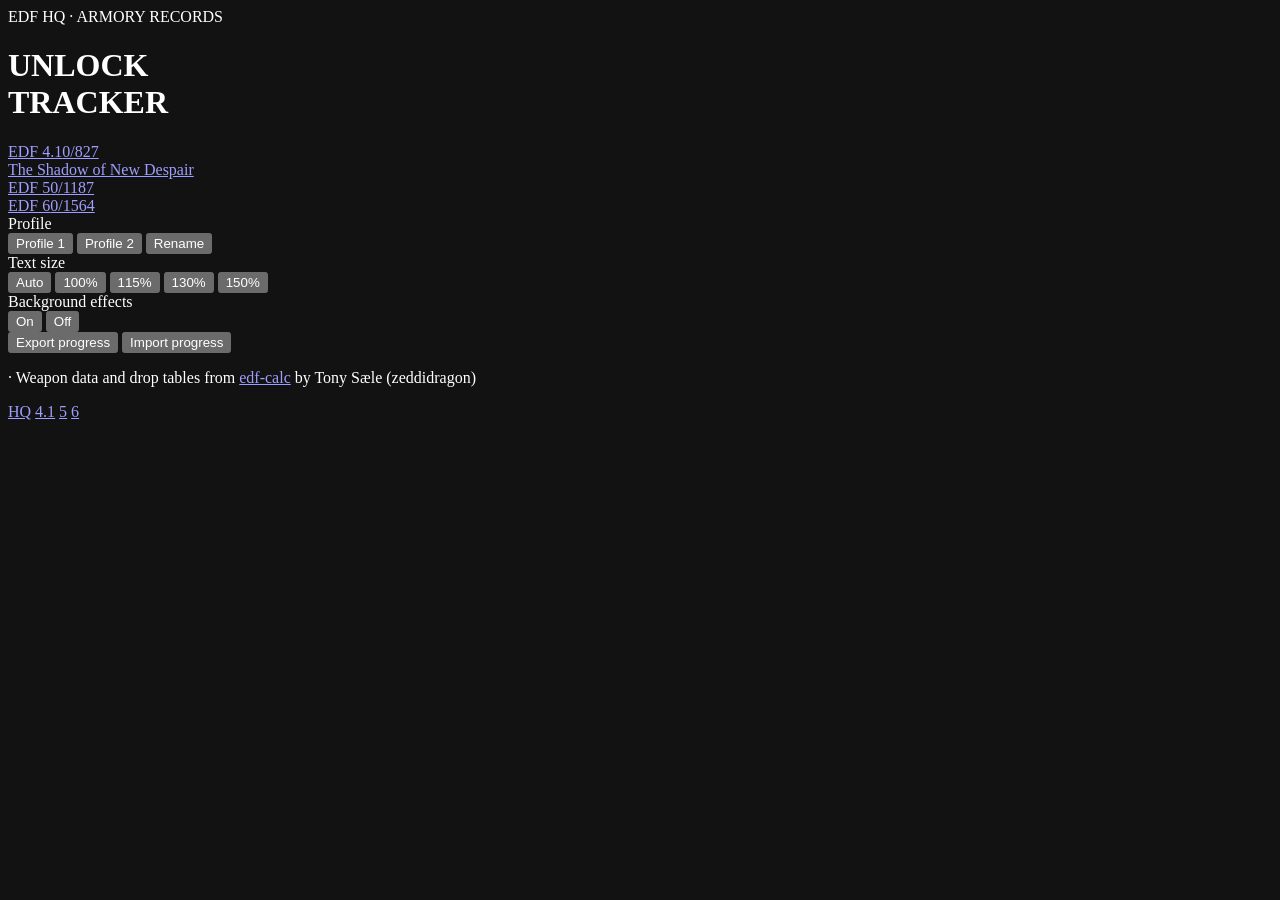
==== index.html @ 39e42e70 "Forced dark mode issues fixed" ====
<!doctype html>
<html lang="en">
<head>
  <meta charset="utf-8">
  <meta name="viewport" content="width=device-width, initial-scale=1, viewport-fit=cover">
  <title>EDF Unlock Tracker</title>
  <meta name="description" content="Track weapon and vehicle unlocks and star upgrades for Earth Defense Force 4.1, 5 and 6.">
  <meta name="theme-color" content="#0c0d10">
  <meta name="color-scheme" content="dark">
  <meta name="mobile-web-app-capable" content="yes">
  <meta name="apple-mobile-web-app-capable" content="yes">
  <meta name="apple-mobile-web-app-status-bar-style" content="black-translucent">
  <meta name="apple-mobile-web-app-title" content="EDF Tracker">
  <link rel="manifest" href="manifest.webmanifest">
  <link rel="icon" href="icons/icon-192.png">
  <link rel="apple-touch-icon" href="icons/icon-180.png">
  <link rel="preload" href="fonts/oxanium-latin-700-normal.woff2" as="font" type="font/woff2" crossorigin>
  <link rel="stylesheet" href="css/base.css">
  <link rel="stylesheet" href="css/hq.css">
  <script src="js/version.js"></script>
  <script src="js/prefs.js"></script>
</head>
<body>
<div class="hq">
  <div class="hq-bg" aria-hidden="true">
    <div class="hq-dots"></div>
    <div class="hq-stream" style="top:34%;animation-delay:0s"></div><div class="hq-stream" style="top:57%;animation-delay:-2.5s"></div><div class="hq-stream" style="top:81%;animation-delay:-1.2s"></div>
    <div class="globe">
      <div class="globe__edge"></div>
      <div class="globe__mer" style="animation-delay:0s"></div><div class="globe__mer" style="animation-delay:-2s"></div><div class="globe__mer" style="animation-delay:-4s"></div><div class="globe__mer" style="animation-delay:-6s"></div>
      <div class="globe__lat" style="transform:scaleY(.34)"></div>
      <div class="globe__lat" style="transform:scaleY(.68);opacity:.8"></div>
      <div class="globe__dot"></div>
      <div class="globe__ping"></div>
      <div class="globe__orbit"><div class="globe__path"></div><div class="globe__sat"></div></div>
    </div>
  </div>

  <main class="hq-main">
    <header class="hq-head">
      <div class="hq-kicker">EDF HQ · ARMORY RECORDS</div>
      <h1>UNLOCK<br>TRACKER</h1>
      <div class="hq-bars" aria-hidden="true"><span></span><span></span><span></span></div>
    </header>

    <noscript><p class="notice">The tracker needs JavaScript. Turn it on in your browser settings and reload.</p></noscript>

    <div class="notice" id="notice" role="status" aria-live="polite" hidden></div>

    <div class="cards">
      <a class="card card--41" href="edf41.html">
        <div class="card__fx" aria-hidden="true"><div class="fx41-grid"></div><div class="fx41-radar"><div class="fx41-sweep"></div></div></div>
        <div class="card__body">
          <div class="card__top"><span class="card__name">EDF 4.1</span><span class="card__count" data-count="edf41">0/827</span></div>
          <div class="card__sub">The Shadow of New Despair</div>
          <div class="card__bar"><span data-bar="edf41" style="width:0%"></span></div>
        </div>
      </a>
      <a class="card card--5" href="edf5.html">
        <div class="card__fx" aria-hidden="true"><div class="fx5-grid"></div><div class="fx5-ring"></div><div class="fx5-scan"></div></div>
        <div class="card__body">
          <div class="card__top"><span class="card__name">EDF 5</span><span class="card__count" data-count="edf5">0/1187</span></div>
          <div class="card__bar"><span data-bar="edf5" style="width:0%"></span></div>
        </div>
      </a>
      <a class="card card--6" href="edf6.html">
        <div class="card__fx" aria-hidden="true"><div class="fx6-move"><div class="fx6-rh"></div><div class="fx6-rhl"></div></div><div class="fx6-grid"></div><div class="fx6-hazard"></div></div>
        <div class="card__body">
          <div class="card__top"><span class="card__name">EDF 6</span><span class="card__count" data-count="edf6">0/1564</span></div>
          <div class="card__bar"><span data-bar="edf6" style="width:0%"></span></div>
        </div>
      </a>
    </div>

    <section class="settings" aria-label="Settings">
      <div class="setting" role="group" aria-labelledby="lblProfile">
        <span class="setting__label" id="lblProfile">Profile</span>
        <div class="seg" id="segProfile">
          <button type="button" data-profile="1">Profile 1</button>
          <button type="button" data-profile="2">Profile 2</button>
          <button type="button" id="renameProfile" title="Rename the selected profile">Rename</button>
        </div>
      </div>
      <div class="setting" role="group" aria-labelledby="lblText">
        <span class="setting__label" id="lblText">Text size</span>
        <div class="seg" id="segText">
          <button type="button" data-text="auto" title="Follow this device's text size">Auto</button>
          <button type="button" data-text="1">100%</button>
          <button type="button" data-text="1.15">115%</button>
          <button type="button" data-text="1.3">130%</button>
          <button type="button" data-text="1.5">150%</button>
        </div>
      </div>
      <div class="setting" role="group" aria-labelledby="lblFx">
        <span class="setting__label" id="lblFx">Background effects</span>
        <div class="seg" id="segFx">
          <button type="button" data-fx="on">On</button>
          <button type="button" data-fx="off" title="Stops the moving backgrounds to save battery">Off</button>
        </div>
      </div>
    </section>

    <div class="spacer"></div>
    <div class="actions">
      <button type="button" class="hq-btn" id="export">Export progress</button>
      <button type="button" class="hq-btn" id="import">Import progress</button>
      <input type="file" id="importfile" accept="application/json,.json" hidden>
    </div>
    <p class="backup" id="backup" hidden></p>
    <p class="credit"><span id="version"></span> · Weapon data and drop tables from <a href="https://github.com/zeddidragon/edf-calc" rel="noopener">edf-calc</a> by Tony Sæle (zeddidragon)</p>
  </main>

  <nav class="nav" aria-label="Games">
    <a href="index.html" aria-current="page">HQ</a>
    <a href="edf41.html">4.1</a>
    <a href="edf5.html">5</a>
    <a href="edf6.html">6</a>
  </nav>
</div>
<script type="module" src="js/hq.js"></script>
<script src="js/sw-register.js" defer></script>
</body>
</html>
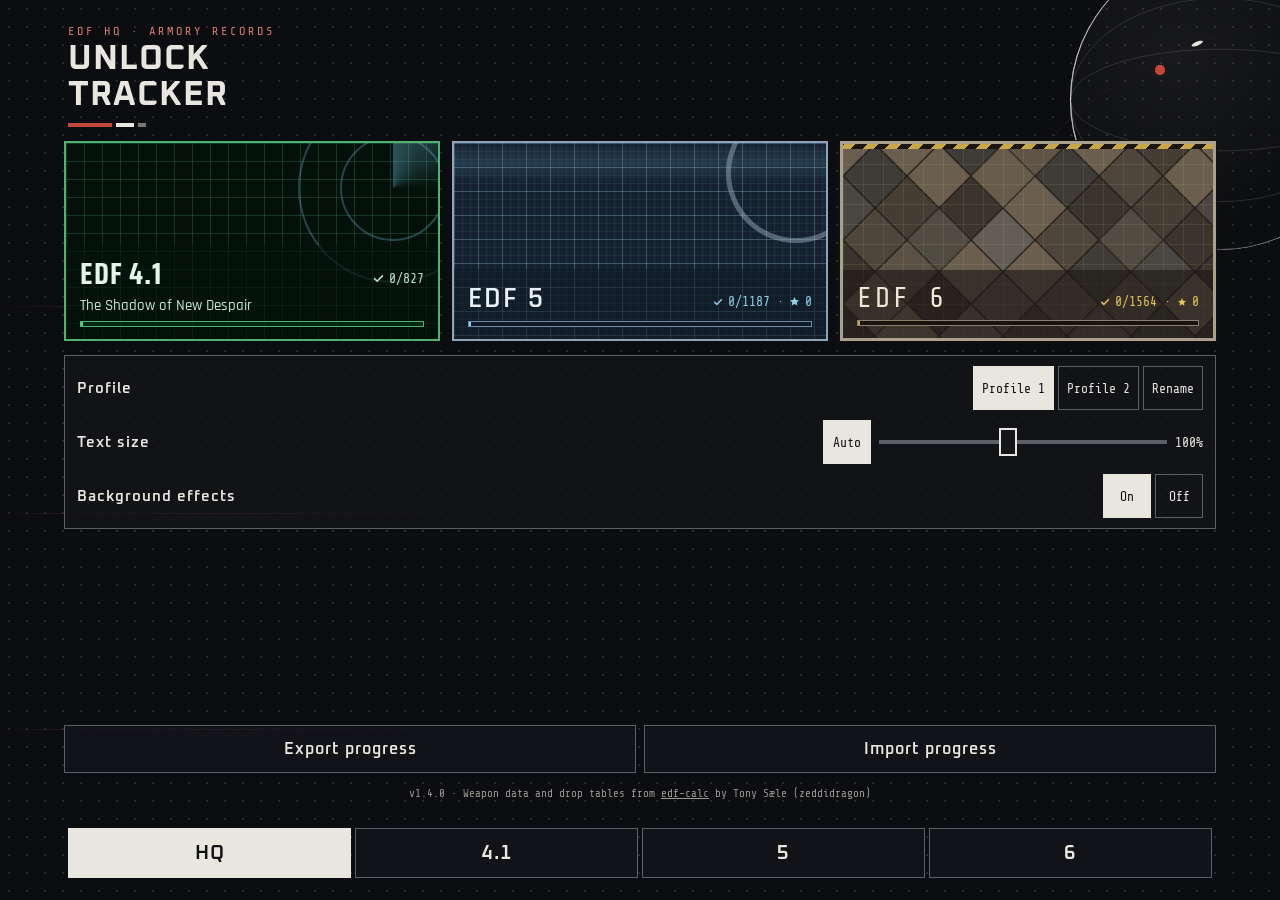
==== commit f4db231d: "v1.4.0: text size slider (60-150%), HQ fits phone screens Added - HQ text size is a slider from 60% " ====
--- a/index.html
+++ b/index.html
@@ -39,7 +39,7 @@
   <main class="hq-main">
     <header class="hq-head">
       <div class="hq-kicker">EDF HQ · ARMORY RECORDS</div>
-      <h1>UNLOCK<br>TRACKER</h1>
+      <h1>UNLOCK <br>TRACKER</h1>
       <div class="hq-bars" aria-hidden="true"><span></span><span></span><span></span></div>
     </header>
 
@@ -83,12 +83,10 @@
       </div>
       <div class="setting" role="group" aria-labelledby="lblText">
         <span class="setting__label" id="lblText">Text size</span>
-        <div class="seg" id="segText">
-          <button type="button" data-text="auto" title="Follow this device's text size">Auto</button>
-          <button type="button" data-text="1">100%</button>
-          <button type="button" data-text="1.15">115%</button>
-          <button type="button" data-text="1.3">130%</button>
-          <button type="button" data-text="1.5">150%</button>
+        <div class="seg seg--text" id="segText">
+          <button type="button" id="textAuto" data-text="auto" title="Follow this device's text size">Auto</button>
+          <input type="range" class="range" id="textRange" min="60" max="150" step="5" value="100" aria-labelledby="lblText" aria-valuetext="100%">
+          <span class="seg__value" id="textValue" aria-hidden="true">100%</span>
         </div>
       </div>
       <div class="setting" role="group" aria-labelledby="lblFx">
@@ -100,7 +98,6 @@
       </div>
     </section>
 
-    <div class="spacer"></div>
     <div class="actions">
       <button type="button" class="hq-btn" id="export">Export progress</button>
       <button type="button" class="hq-btn" id="import">Import progress</button>
--- a/css/base.css
+++ b/css/base.css
@@ -0,0 +1,57 @@
+/* ==========================================================================
+   base.css – loaded by every page: self-hosted fonts, icons, shared helpers.
+   Fonts are SIL Open Font License files (see fonts/licenses).
+   ========================================================================== */
+
+@font-face { font-family: 'Rajdhani'; font-style: normal; font-weight: 500; font-display: swap; src: url(../fonts/rajdhani-latin-500-normal.woff2) format('woff2'); unicode-range: U+0000-00FF, U+0131, U+0152-0153, U+02BB-02BC, U+02C6, U+02DA, U+02DC, U+0304, U+0308, U+0329, U+2000-206F, U+20AC, U+2122, U+2191, U+2193, U+2212, U+2215, U+FEFF, U+FFFD; }
+@font-face { font-family: 'Rajdhani'; font-style: normal; font-weight: 600; font-display: swap; src: url(../fonts/rajdhani-latin-600-normal.woff2) format('woff2'); unicode-range: U+0000-00FF, U+0131, U+0152-0153, U+02BB-02BC, U+02C6, U+02DA, U+02DC, U+0304, U+0308, U+0329, U+2000-206F, U+20AC, U+2122, U+2191, U+2193, U+2212, U+2215, U+FEFF, U+FFFD; }
+@font-face { font-family: 'Saira Condensed'; font-style: normal; font-weight: 500; font-display: swap; src: url(../fonts/saira-condensed-latin-500-normal.woff2) format('woff2'); unicode-range: U+0000-00FF, U+0131, U+0152-0153, U+02BB-02BC, U+02C6, U+02DA, U+02DC, U+0304, U+0308, U+0329, U+2000-206F, U+20AC, U+2122, U+2191, U+2193, U+2212, U+2215, U+FEFF, U+FFFD; }
+@font-face { font-family: 'Saira Condensed'; font-style: normal; font-weight: 600; font-display: swap; src: url(../fonts/saira-condensed-latin-600-normal.woff2) format('woff2'); unicode-range: U+0000-00FF, U+0131, U+0152-0153, U+02BB-02BC, U+02C6, U+02DA, U+02DC, U+0304, U+0308, U+0329, U+2000-206F, U+20AC, U+2122, U+2191, U+2193, U+2212, U+2215, U+FEFF, U+FFFD; }
+@font-face { font-family: 'Saira Condensed'; font-style: normal; font-weight: 700; font-display: swap; src: url(../fonts/saira-condensed-latin-700-normal.woff2) format('woff2'); unicode-range: U+0000-00FF, U+0131, U+0152-0153, U+02BB-02BC, U+02C6, U+02DA, U+02DC, U+0304, U+0308, U+0329, U+2000-206F, U+20AC, U+2122, U+2191, U+2193, U+2212, U+2215, U+FEFF, U+FFFD; }
+@font-face { font-family: 'Oxanium'; font-style: normal; font-weight: 600; font-display: swap; src: url(../fonts/oxanium-latin-600-normal.woff2) format('woff2'); unicode-range: U+0000-00FF, U+0131, U+0152-0153, U+02BB-02BC, U+02C6, U+02DA, U+02DC, U+0304, U+0308, U+0329, U+2000-206F, U+20AC, U+2122, U+2191, U+2193, U+2212, U+2215, U+FEFF, U+FFFD; }
+@font-face { font-family: 'Oxanium'; font-style: normal; font-weight: 700; font-display: swap; src: url(../fonts/oxanium-latin-700-normal.woff2) format('woff2'); unicode-range: U+0000-00FF, U+0131, U+0152-0153, U+02BB-02BC, U+02C6, U+02DA, U+02DC, U+0304, U+0308, U+0329, U+2000-206F, U+20AC, U+2122, U+2191, U+2193, U+2212, U+2215, U+FEFF, U+FFFD; }
+@font-face { font-family: 'Share Tech Mono'; font-style: normal; font-weight: 400; font-display: swap; src: url(../fonts/share-tech-mono-latin-400-normal.woff2) format('woff2'); unicode-range: U+0000-00FF, U+0131, U+0152-0153, U+02BB-02BC, U+02C6, U+02DA, U+02DC, U+0304, U+0308, U+0329, U+2000-206F, U+20AC, U+2122, U+2191, U+2193, U+2212, U+2215, U+FEFF, U+FFFD; }
+
+/* The app is already dark. Saying so stops browsers' "force dark pages" features
+   (Opera GX, Chrome on Android, Samsung Internet) from recoloring it. */
+:root {
+  color-scheme: dark;
+  --img-star: url("data:image/svg+xml,%3Csvg xmlns='http://www.w3.org/2000/svg' viewBox='0 0 24 24'%3E%3Cpath d='M12 2.6l2.9 6.1 6.7.8-4.9 4.6 1.2 6.6L12 17.5l-5.9 3.2 1.2-6.6-4.9-4.6 6.7-.8z'/%3E%3C/svg%3E");
+  --img-star-off: url("data:image/svg+xml,%3Csvg xmlns='http://www.w3.org/2000/svg' viewBox='0 0 24 24'%3E%3Cpath d='M12 2.6l2.9 6.1 6.7.8-4.9 4.6 1.2 6.6L12 17.5l-5.9 3.2 1.2-6.6-4.9-4.6 6.7-.8z' fill='none' stroke='%23000' stroke-width='1.7' stroke-linejoin='round'/%3E%3C/svg%3E");
+  --img-check: url("data:image/svg+xml,%3Csvg xmlns='http://www.w3.org/2000/svg' viewBox='0 0 24 24'%3E%3Cpath d='M4 12.5l5.2 5.2L20 6.5' fill='none' stroke='%23000' stroke-width='3.4' stroke-linecap='square'/%3E%3C/svg%3E");
+}
+
+/* Anything with the hidden attribute stays hidden, even if a class sets display. */
+[hidden] { display: none !important; }
+
+/* No double-tap zoom delay on controls. */
+a, button, input, label { touch-action: manipulation; }
+
+/* Icons are drawn with CSS masks so they look the same on every device and font. */
+.ico {
+  display: inline-block; flex: none; width: .82em; height: .82em; vertical-align: -.06em;
+  background-color: currentColor;
+  -webkit-mask-repeat: no-repeat; mask-repeat: no-repeat;
+  -webkit-mask-position: center; mask-position: center;
+  -webkit-mask-size: contain; mask-size: contain;
+}
+.ico--star { -webkit-mask-image: var(--img-star); mask-image: var(--img-star); }
+.ico--check { -webkit-mask-image: var(--img-check); mask-image: var(--img-check); }
+.caret { display: inline-block; flex: none; width: 0; height: 0; margin-left: 6px; vertical-align: middle; border: 5px solid transparent; border-bottom-width: 0; border-top-color: currentColor; }
+.caret--up { border-width: 0 5px 5px; border-top-color: transparent; border-bottom-color: currentColor; }
+.sr-only { position: absolute; width: 1px; height: 1px; overflow: hidden; clip: rect(0 0 0 0); white-space: nowrap; }
+
+/* Motion off: the system "reduce motion" setting, or Background effects = Off on HQ.
+   Layers that only make sense while moving are hidden. */
+@media (prefers-reduced-motion: reduce) {
+  *, *::before, *::after { animation: none !important; transition: none !important; }
+  .th-ping, .th-scan, .hq-stream, .globe__ping, .fx5-scan { display: none; }
+}
+html.no-fx *, html.no-fx *::before, html.no-fx *::after { animation: none !important; }
+html.no-fx .th-ping, html.no-fx .th-scan, html.no-fx .hq-stream, html.no-fx .globe__ping, html.no-fx .fx5-scan { display: none; }
+
+/* Windows high-contrast mode removes background colors; keep the drawn icons visible. */
+@media (forced-colors: active) {
+  .ico, .stat__stars i { forced-color-adjust: none; background-color: CanvasText; }
+  .stat__stars i.off { opacity: .4; }
+}
--- a/css/hq.css
+++ b/css/hq.css
@@ -0,0 +1,150 @@
+/* HQ page: graphite command-center look, separate from the three game themes.
+   Fonts, icons and helpers live in base.css. Background motion uses transform/opacity only. */
+*, *::before, *::after { box-sizing: border-box; }
+html, body { margin: 0; }
+body { background-color: #0c0d10; color: #e9e6df; font-family: 'Rajdhani', system-ui, sans-serif; -webkit-tap-highlight-color: transparent; -webkit-text-size-adjust: 100%; text-size-adjust: 100%; }
+button, input { font: inherit; border-radius: 0; }
+button { cursor: pointer; }
+a { color: #e9e6df; }
+:focus-visible { outline: 2px solid #e9e6df; outline-offset: 2px; }
+
+/* HQ fills the screen; the middle scrolls and the game bar stays put below it.
+   On phones the three game cards give up height first, so everything fits on one
+   screen where it can. Where it cannot, the middle fades out above the game bar
+   to show that it scrolls. */
+.hq { position: relative; height: 100vh; height: 100dvh; overflow: hidden; display: flex; flex-direction: column; }
+.hq-bg { position: absolute; top: 0; right: 0; bottom: 0; left: 0; overflow: hidden; pointer-events: none; }
+.hq-dots { position: absolute; top: -18px; left: -36px; right: 0; bottom: 0; will-change: transform; background-image: radial-gradient(rgba(233,230,223,.13) 1px, transparent 1.6px); background-size: 18px 18px; animation: hqDots 10s linear infinite; }
+.hq-stream { position: absolute; left: 0; width: 35%; height: 1px; background-image: linear-gradient(90deg, rgba(196,71,61,0), rgba(196,71,61,.55), rgba(196,71,61,0)); animation: hqStream 6s linear infinite; }
+.globe { position: absolute; right: -90px; top: -50px; width: 300px; height: 300px; }
+.globe__edge { position: absolute; top: 0; right: 0; bottom: 0; left: 0; border-radius: 50%; border: 1.5px solid rgba(233,230,223,.3); background-image: radial-gradient(circle at 35% 35%, rgba(233,230,223,.06), rgba(12,13,16,0) 70%); }
+.globe__mer { position: absolute; top: 0; right: 0; bottom: 0; left: 0; border-radius: 50%; border-left: 1.5px solid rgba(233,230,223,.3); border-right: 1.5px solid rgba(233,230,223,.3); animation: hqMer 8s ease-in-out infinite; }
+.globe__lat { position: absolute; top: 0; right: 0; bottom: 0; left: 0; border-radius: 50%; border: 1.5px solid rgba(233,230,223,.2); }
+.globe__dot, .globe__ping { position: absolute; left: 30%; top: 40%; width: 10px; height: 10px; margin: -5px 0 0 -5px; border-radius: 50%; }
+.globe__dot { background-color: #c4473d; }
+.globe__ping { border: 2px solid rgba(196,71,61,.8); animation: hqPing 2.6s ease-out infinite; }
+.globe__orbit { position: absolute; top: -40px; right: -40px; bottom: -40px; left: -40px; transform: rotate(-22deg) scaleY(.32); }
+.globe__path { position: absolute; top: 0; right: 0; bottom: 0; left: 0; border-radius: 50%; border: 1.5px dashed rgba(196,71,61,.45); }
+.globe__sat { position: absolute; top: 0; right: 0; bottom: 0; left: 0; animation: spin 9s linear infinite; }
+.globe__sat::before { content: ""; position: absolute; left: 50%; top: -6px; width: 12px; height: 12px; margin-left: -6px; border-radius: 50%; background-color: #e9e6df; }
+
+.hq-main { position: relative; flex: 1 1 auto; min-height: 0; overflow-y: auto; overscroll-behavior: contain; -webkit-overflow-scrolling: touch; width: 100%; max-width: 1180px; margin: 0 auto; display: flex; flex-direction: column; gap: 14px;
+  padding: 24px 14px 0;
+  padding: max(24px, env(safe-area-inset-top)) max(14px, env(safe-area-inset-right)) 0 max(14px, env(safe-area-inset-left));
+  -webkit-mask-image: linear-gradient(#000, #000 calc(100% - 20px), transparent); mask-image: linear-gradient(#000, #000 calc(100% - 20px), transparent); }
+.hq-main > * { flex-shrink: 0; }
+.hq-head { display: flex; flex-direction: column; gap: 4px; padding: 0 4px; }
+.hq-kicker { font-family: 'Share Tech Mono', ui-monospace, monospace; font-size: calc(12px * var(--ts, 1)); letter-spacing: 3px; color: #d97a70; }
+.hq-head h1 { margin: 0; font-family: 'Oxanium', sans-serif; font-size: calc(34px * var(--ts, 1)); font-weight: 700; letter-spacing: 1px; line-height: 1.05; }
+.hq-bars { display: flex; gap: 4px; margin-top: 6px; }
+.hq-bars span { height: 4px; background-color: #e9e6df; }
+.hq-bars span:first-child { width: 44px; background-color: #c4473d; }
+.hq-bars span:nth-child(2) { width: 18px; }
+.hq-bars span:nth-child(3) { width: 8px; opacity: .5; }
+
+.hq-main > .cards { flex: 1 1 auto; max-height: 348px; display: flex; flex-direction: column; gap: 12px; }
+.card { position: relative; flex: 1 1 0; display: flex; flex-direction: column; justify-content: flex-end; text-decoration: none; }
+.card__fx { position: absolute; top: 0; right: 0; bottom: 0; left: 0; overflow: hidden; pointer-events: none; }
+.card__body { position: relative; display: flex; flex-direction: column; gap: 6px; padding: 12px 14px; }
+.card__top { display: flex; justify-content: space-between; align-items: baseline; gap: 8px; }
+.card__name { font-size: calc(30px * var(--ts, 1)); line-height: 1.15; }
+.card__count { display: inline-flex; align-items: center; gap: 5px; font-family: 'Share Tech Mono', ui-monospace, monospace; font-size: calc(13px * var(--ts, 1)); }
+.card__sub { font-size: calc(15px * var(--ts, 1)); line-height: 1.2; }
+.card__bar { height: 6px; }
+.card__bar span { display: block; height: 100%; min-width: 2px; }
+
+.card--41 { color: #e3f5e7; background-color: #04110a; border: 2px solid #4fb36e; }
+.card--41 .card__name { font-family: 'Saira Condensed', sans-serif; font-weight: 700; letter-spacing: 1px; }
+.card--41 .card__body { background-color: rgba(4,17,10,.62); }
+.card--41 .card__count { color: #bfe6c9; }
+.card--41 .card__sub { color: #c3e6cc; }
+.card--41 .card__bar { background-color: rgba(6,42,18,.9); border: 1px solid #4fb36e; }
+.card--41 .card__bar span { background-color: #5ccf7e; }
+.fx41-grid { position: absolute; top: -18px; left: -18px; right: 0; bottom: 0; background-image: linear-gradient(rgba(92,207,126,.2) 1px, transparent 1px), linear-gradient(90deg, rgba(92,207,126,.2) 1px, transparent 1px); background-size: 18px 18px; animation: g41Grid 3s linear infinite; }
+.fx41-radar { position: absolute; right: -50px; top: -50px; width: 190px; height: 190px; border-radius: 50%; border: 2px solid rgba(110,190,220,.3); }
+.fx41-radar::before { content: ""; position: absolute; top: 40px; right: 40px; bottom: 40px; left: 40px; border-radius: 50%; border: 2px solid rgba(110,190,220,.3); }
+.fx41-sweep { position: absolute; top: 0; right: 0; bottom: 0; left: 0; border-radius: 50%; background: conic-gradient(rgba(110,190,220,.38), rgba(110,190,220,0) 25%, rgba(110,190,220,0)); animation: spin 4s linear infinite; }
+
+.card--5 { color: #eaf2f8; background-color: #142230; border: 2px solid #8ea4b6; }
+.card--5 .card__name { font-weight: 600; letter-spacing: 2px; }
+.card--5 .card__body { background-color: rgba(15,26,36,.55); }
+.card--5 .card__count { color: #8fd0e6; }
+.card--5 .card__bar { background-color: rgba(15,26,36,.9); border: 1px solid #6f8ea5; }
+.card--5 .card__bar span { background-color: #8fd0e6; }
+.fx5-grid { position: absolute; top: -24px; left: -24px; right: 0; bottom: 0; background-image: linear-gradient(90deg, rgba(150,195,225,.26) 1px, transparent 1px), linear-gradient(rgba(150,195,225,.26) 1px, transparent 1px), linear-gradient(90deg, rgba(150,195,225,.08) 1px, transparent 1px), linear-gradient(rgba(150,195,225,.08) 1px, transparent 1px); background-size: 24px 24px, 24px 24px, 8px 8px, 8px 8px; animation: g5Grid 2.5s linear infinite; }
+.fx5-ring { position: absolute; right: -40px; top: -40px; width: 140px; height: 140px; border-radius: 50%; border: 5px solid rgba(180,200,215,.4); border-right-color: transparent; animation: spin 6s linear infinite; }
+.fx5-scan { position: absolute; left: 0; right: 0; top: 0; height: 40px; background-image: linear-gradient(rgba(143,208,230,0), rgba(143,208,230,.14), rgba(143,208,230,0)); animation: cardScan 3.5s linear infinite; }
+
+.card--6 { color: #f0e7d4; background-color: #2b2620; border: 3px solid #a9a08f; outline: 1px solid #15120e; }
+.card--6 .card__name { font-family: 'Share Tech Mono', ui-monospace, monospace; font-size: calc(28px * var(--ts, 1)); letter-spacing: 3px; }
+.card--6 .card__body { background-color: rgba(28,24,20,.62); }
+.card--6 .card__count { color: #e2c25a; }
+.card--6 .card__bar { background-color: rgba(20,17,13,.9); border: 1px solid #8a8170; }
+.card--6 .card__bar span { background-color: #c9a646; }
+.fx6-move { position: absolute; top: -384px; left: -384px; right: 0; bottom: 0; animation: rhDrift 90s linear infinite; }
+.fx6-rh { position: absolute; top: 0; right: 0; bottom: 0; left: 0; background-image: url(../img/rh-base.svg); background-size: 384px 384px; }
+.fx6-rhl { position: absolute; top: 0; right: 0; bottom: 0; left: 0; background-image: url(../img/rh-light.svg); background-size: 384px 384px; opacity: .15; animation: rhLight 6s ease-in-out infinite; }
+.fx6-grid { position: absolute; top: -20px; left: -20px; right: 0; bottom: 0; background-image: linear-gradient(rgba(225,205,150,.1) 1px, transparent 1px), linear-gradient(90deg, rgba(225,205,150,.1) 1px, transparent 1px); background-size: 20px 20px; animation: g6Grid 5s linear infinite; }
+.fx6-hazard { position: absolute; left: 0; right: 0; top: 0; height: 5px; background-image: repeating-linear-gradient(-45deg, #c9a646 0 8px, #1a160f 8px 16px); }
+
+.settings { display: flex; flex-direction: column; gap: 10px; padding: 10px 12px; background-color: rgba(20,22,26,.8); border: 1px solid #5d5f66; }
+.setting { display: flex; flex-wrap: wrap; align-items: center; gap: 6px 10px; }
+.setting__label { flex: 1 1 auto; font-family: 'Oxanium', sans-serif; font-size: calc(15px * var(--ts, 1)); font-weight: 600; letter-spacing: 1px; }
+.seg { display: flex; flex-wrap: wrap; flex: 0 1 auto; gap: 4px; }
+.seg button { min-width: 48px; min-height: 44px; padding: 0 8px; background-color: transparent; color: #e9e6df; border: 1px solid #5d5f66; font-family: 'Share Tech Mono', ui-monospace, monospace; font-size: calc(13px * var(--ts, 1)); }
+.seg button[aria-pressed="true"] { background-color: #e9e6df; color: #111215; border-color: #e9e6df; }
+
+/* Text size: Auto button, slider (60% to 150%) and the current value. */
+.seg--text { flex: 100 1 210px; flex-wrap: nowrap; align-items: center; min-width: 0; max-width: 380px; }
+.seg__value { flex: none; min-width: 4ch; text-align: right; font-family: 'Share Tech Mono', ui-monospace, monospace; font-size: calc(13px * var(--ts, 1)); }
+.range { -webkit-appearance: none; appearance: none; flex: 1 1 80px; min-width: 0; width: 80px; height: 44px; margin: 0 4px; padding: 0; background: transparent; color: #e9e6df; cursor: pointer; }
+.range::-webkit-slider-runnable-track { height: 4px; background-color: #5d5f66; }
+.range::-webkit-slider-thumb { -webkit-appearance: none; appearance: none; width: 18px; height: 28px; margin-top: -12px; background-color: #e9e6df; border: 2px solid #e9e6df; border-radius: 0; }
+.range::-moz-range-track { height: 4px; background-color: #5d5f66; }
+.range::-moz-range-thumb { box-sizing: border-box; width: 18px; height: 28px; background-color: #e9e6df; border: 2px solid #e9e6df; border-radius: 0; }
+/* While Auto is on, the slider only shows the size in use: its handle is hollow. */
+.range.is-auto::-webkit-slider-thumb { background-color: #14161a; }
+.range.is-auto::-moz-range-thumb { background-color: #14161a; }
+
+.card, .hq-btn, .nav a, .seg button { transition: filter .12s ease, transform .08s ease; }
+@media (hover: hover) {
+  .card:hover, .hq-btn:hover, .nav a:hover, .seg button:hover { filter: brightness(1.18); }
+}
+.card:active, .hq-btn:active, .nav a:active, .seg button:active { filter: brightness(.85); transform: translateY(1px); }
+
+.actions { margin-top: auto; display: grid; grid-template-columns: repeat(2, minmax(0, 1fr)); gap: 8px; }
+.hq-btn { min-height: 48px; background-color: rgba(20,22,26,.85); color: #e9e6df; border: 1px solid #5d5f66; font-family: 'Oxanium', sans-serif; font-size: calc(16px * var(--ts, 1)); font-weight: 600; letter-spacing: 1px; }
+.hq-btn--red { background-color: #8f2f28; border-color: #c4473d; color: #ffffff; }
+.backup { margin: 0; text-align: center; font-size: calc(14px * var(--ts, 1)); color: #c9c6be; }
+.credit { margin: 0; padding-bottom: 20px; font-family: 'Share Tech Mono', ui-monospace, monospace; font-size: calc(11px * var(--ts, 1)); color: #9a9890; text-align: center; }
+.credit a { color: inherit; }
+.notice { display: flex; flex-wrap: wrap; align-items: center; gap: 8px; padding: 10px 12px; background-color: rgba(20,22,26,.92); border: 1px solid #c4473d; font-size: calc(15px * var(--ts, 1)); }
+.notice p { flex: 1 1 220px; margin: 0; }
+
+.nav { position: relative; flex-shrink: 0; width: 100%; max-width: 1180px; margin: 0 auto; display: grid; grid-template-columns: repeat(4, minmax(0, 1fr)); gap: 4px;
+  padding: 8px 18px 22px;
+  padding: 8px max(18px, env(safe-area-inset-right)) max(22px, env(safe-area-inset-bottom)) max(18px, env(safe-area-inset-left)); }
+.nav a { min-height: 50px; display: flex; align-items: center; justify-content: center; text-decoration: none; font-family: 'Oxanium', sans-serif; font-size: calc(20px * var(--ts, 1)); font-weight: 600; letter-spacing: 1px;
+  background-color: rgba(20,22,26,.85); color: #e9e6df; border: 1px solid #5d5f66; }
+.nav a[aria-current="page"] { background-color: #e9e6df; color: #111215; border: 2px solid #e9e6df; }
+
+@keyframes hqDots { 0% { transform: translate(0, 0); } 100% { transform: translate(36px, 18px); } }
+@keyframes hqMer { 0% { transform: scaleX(1); } 50% { transform: scaleX(.04); } 100% { transform: scaleX(1); } }
+@keyframes spin { 0% { transform: rotate(0deg); } 100% { transform: rotate(360deg); } }
+@keyframes hqPing { 0% { opacity: .8; transform: scale(.3); } 100% { opacity: 0; transform: scale(3.4); } }
+@keyframes hqStream { 0% { transform: translateX(-110%); } 100% { transform: translateX(400%); } }
+@keyframes g41Grid { 0% { transform: translate(0, 0); } 100% { transform: translate(18px, 18px); } }
+@keyframes g5Grid { 0% { transform: translate(0, 0); } 100% { transform: translate(24px, 24px); } }
+@keyframes g6Grid { 0% { transform: translate(0, 0); } 100% { transform: translate(20px, 20px); } }
+@keyframes cardScan { 0% { transform: translateY(-40px); } 100% { transform: translateY(180px); } }
+@keyframes rhDrift { 0% { transform: translate(0, 0); } 100% { transform: translate(384px, 384px); } }
+@keyframes rhLight { 0%, 100% { opacity: 0; } 50% { opacity: .35; } }
+
+/* Shorter phone screens: the title goes on one line. */
+@media (max-height: 820px) and (max-width: 859px) {
+  .hq-head h1 br { display: none; }
+}
+@media (min-width: 860px) {
+  .hq-main > .cards { flex: none; max-height: none; display: grid; grid-template-columns: repeat(3, minmax(0, 1fr)); }
+  .card { min-height: 200px; }
+}
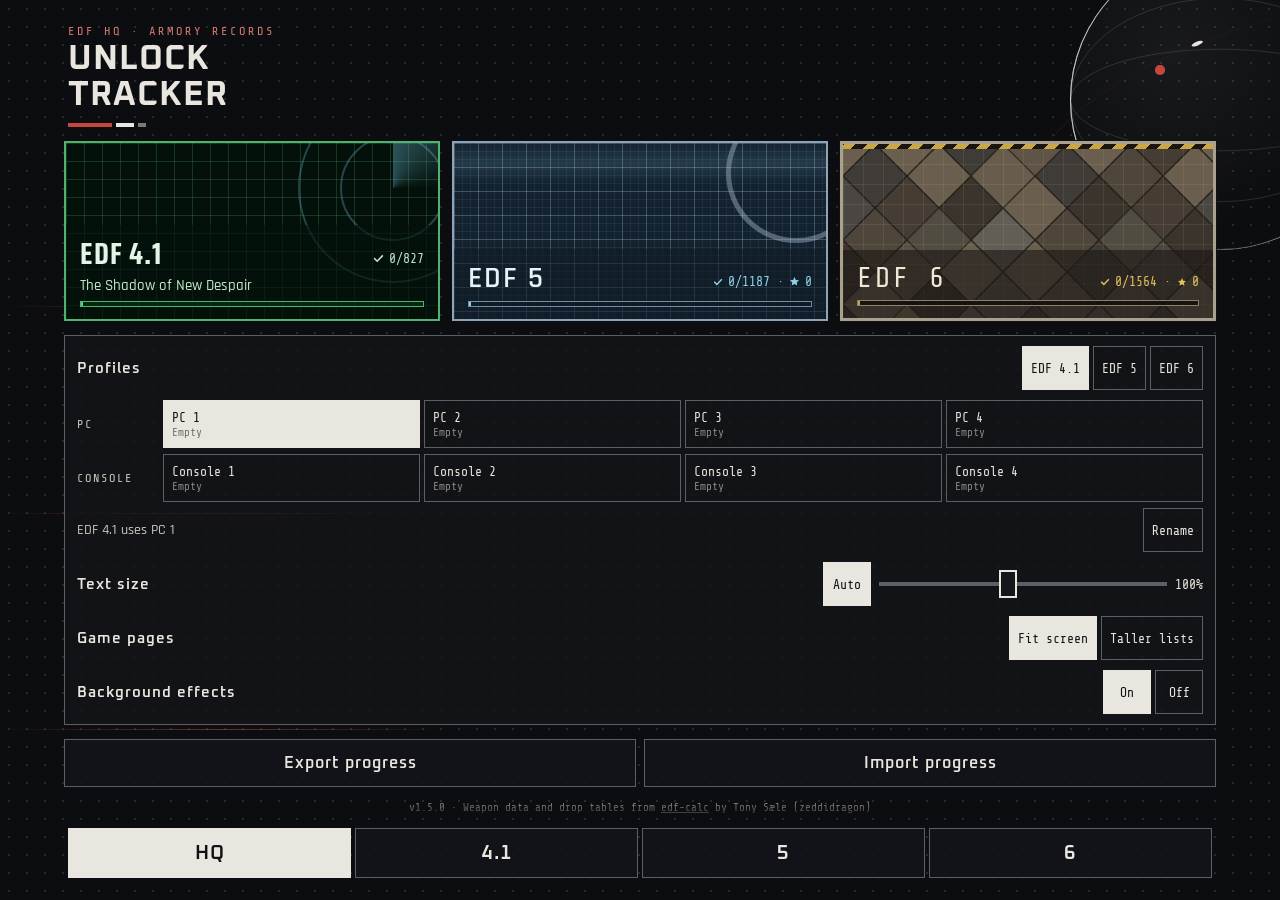
==== commit 43887132: "v1.5.0: eight profiles per game, Taller lists layout for game pages Added - Eight profiles per game," ====
--- a/index.html
+++ b/index.html
@@ -51,7 +51,7 @@
       <a class="card card--41" href="edf41.html">
         <div class="card__fx" aria-hidden="true"><div class="fx41-grid"></div><div class="fx41-radar"><div class="fx41-sweep"></div></div></div>
         <div class="card__body">
-          <div class="card__top"><span class="card__name">EDF 4.1</span><span class="card__count" data-count="edf41">0/827</span></div>
+          <div class="card__top"><span class="card__name">EDF 4.1</span><span class="card__meta"><span class="card__slot" data-slotname="edf41" hidden></span><span class="card__count" data-count="edf41">0/827</span></span></div>
           <div class="card__sub">The Shadow of New Despair</div>
           <div class="card__bar"><span data-bar="edf41" style="width:0%"></span></div>
         </div>
@@ -59,14 +59,14 @@
       <a class="card card--5" href="edf5.html">
         <div class="card__fx" aria-hidden="true"><div class="fx5-grid"></div><div class="fx5-ring"></div><div class="fx5-scan"></div></div>
         <div class="card__body">
-          <div class="card__top"><span class="card__name">EDF 5</span><span class="card__count" data-count="edf5">0/1187</span></div>
+          <div class="card__top"><span class="card__name">EDF 5</span><span class="card__meta"><span class="card__slot" data-slotname="edf5" hidden></span><span class="card__count" data-count="edf5">0/1187</span></span></div>
           <div class="card__bar"><span data-bar="edf5" style="width:0%"></span></div>
         </div>
       </a>
       <a class="card card--6" href="edf6.html">
         <div class="card__fx" aria-hidden="true"><div class="fx6-move"><div class="fx6-rh"></div><div class="fx6-rhl"></div></div><div class="fx6-grid"></div><div class="fx6-hazard"></div></div>
         <div class="card__body">
-          <div class="card__top"><span class="card__name">EDF 6</span><span class="card__count" data-count="edf6">0/1564</span></div>
+          <div class="card__top"><span class="card__name">EDF 6</span><span class="card__meta"><span class="card__slot" data-slotname="edf6" hidden></span><span class="card__count" data-count="edf6">0/1564</span></span></div>
           <div class="card__bar"><span data-bar="edf6" style="width:0%"></span></div>
         </div>
       </a>
@@ -74,11 +74,35 @@
 
     <section class="settings" aria-label="Settings">
       <div class="setting" role="group" aria-labelledby="lblProfile">
-        <span class="setting__label" id="lblProfile">Profile</span>
-        <div class="seg" id="segProfile">
-          <button type="button" data-profile="1">Profile 1</button>
-          <button type="button" data-profile="2">Profile 2</button>
-          <button type="button" id="renameProfile" title="Rename the selected profile">Rename</button>
+        <span class="setting__label" id="lblProfile">Profiles</span>
+        <div class="seg" id="segGame" title="Choose whose profiles to show">
+          <button type="button" data-game="edf41">EDF 4.1</button>
+          <button type="button" data-game="edf5">EDF 5</button>
+          <button type="button" data-game="edf6">EDF 6</button>
+        </div>
+      </div>
+      <div class="slots" id="segProfile">
+        <div class="slots__group" role="group" aria-labelledby="lblPc">
+          <span class="slots__label" id="lblPc">PC</span>
+          <div class="slots__grid">
+            <button type="button" class="slot" data-slot="pc1"><span class="slot__name">PC 1</span><span class="slot__count">Empty</span></button>
+            <button type="button" class="slot" data-slot="pc2"><span class="slot__name">PC 2</span><span class="slot__count">Empty</span></button>
+            <button type="button" class="slot" data-slot="pc3"><span class="slot__name">PC 3</span><span class="slot__count">Empty</span></button>
+            <button type="button" class="slot" data-slot="pc4"><span class="slot__name">PC 4</span><span class="slot__count">Empty</span></button>
+          </div>
+        </div>
+        <div class="slots__group" role="group" aria-labelledby="lblCon">
+          <span class="slots__label" id="lblCon">Console</span>
+          <div class="slots__grid">
+            <button type="button" class="slot" data-slot="con1"><span class="slot__name">Console 1</span><span class="slot__count">Empty</span></button>
+            <button type="button" class="slot" data-slot="con2"><span class="slot__name">Console 2</span><span class="slot__count">Empty</span></button>
+            <button type="button" class="slot" data-slot="con3"><span class="slot__name">Console 3</span><span class="slot__count">Empty</span></button>
+            <button type="button" class="slot" data-slot="con4"><span class="slot__name">Console 4</span><span class="slot__count">Empty</span></button>
+          </div>
+        </div>
+        <div class="slots__foot">
+          <span class="slots__now" id="slotNow"></span>
+          <button type="button" id="renameProfile" title="Rename the profile in use">Rename</button>
         </div>
       </div>
       <div class="setting" role="group" aria-labelledby="lblText">
@@ -87,6 +111,13 @@
           <button type="button" id="textAuto" data-text="auto" title="Follow this device's text size">Auto</button>
           <input type="range" class="range" id="textRange" min="60" max="150" step="5" value="100" aria-labelledby="lblText" aria-valuetext="100%">
           <span class="seg__value" id="textValue" aria-hidden="true">100%</span>
+        </div>
+      </div>
+      <div class="setting" role="group" aria-labelledby="lblLayout">
+        <span class="setting__label" id="lblLayout">Game pages</span>
+        <div class="seg" id="segLayout">
+          <button type="button" data-layout="fit" title="Everything fits on one screen; the weapon list scrolls inside it">Fit screen</button>
+          <button type="button" data-layout="scroll" title="On phones and tablets: a taller weapon list and the full details, on a page that scrolls">Taller lists</button>
         </div>
       </div>
       <div class="setting" role="group" aria-labelledby="lblFx">
--- a/css/hq.css
+++ b/css/hq.css
@@ -48,6 +48,9 @@
 .card__body { position: relative; display: flex; flex-direction: column; gap: 6px; padding: 12px 14px; }
 .card__top { display: flex; justify-content: space-between; align-items: baseline; gap: 8px; }
 .card__name { font-size: calc(30px * var(--ts, 1)); line-height: 1.15; }
+.card__meta { position: relative; flex: none; }
+/* The profile in use, shown above the count once a game uses more than one profile. */
+.card__slot { position: absolute; right: 0; bottom: 100%; margin-bottom: 1px; max-width: 60vw; overflow: hidden; text-overflow: ellipsis; white-space: nowrap; font-family: 'Share Tech Mono', ui-monospace, monospace; font-size: calc(11px * var(--ts, 1)); letter-spacing: 1px; opacity: .85; }
 .card__count { display: inline-flex; align-items: center; gap: 5px; font-family: 'Share Tech Mono', ui-monospace, monospace; font-size: calc(13px * var(--ts, 1)); }
 .card__sub { font-size: calc(15px * var(--ts, 1)); line-height: 1.2; }
 .card__bar { height: 6px; }
@@ -91,8 +94,20 @@
 .setting { display: flex; flex-wrap: wrap; align-items: center; gap: 6px 10px; }
 .setting__label { flex: 1 1 auto; font-family: 'Oxanium', sans-serif; font-size: calc(15px * var(--ts, 1)); font-weight: 600; letter-spacing: 1px; }
 .seg { display: flex; flex-wrap: wrap; flex: 0 1 auto; gap: 4px; }
-.seg button { min-width: 48px; min-height: 44px; padding: 0 8px; background-color: transparent; color: #e9e6df; border: 1px solid #5d5f66; font-family: 'Share Tech Mono', ui-monospace, monospace; font-size: calc(13px * var(--ts, 1)); }
-.seg button[aria-pressed="true"] { background-color: #e9e6df; color: #111215; border-color: #e9e6df; }
+.seg button, .slot, .slots__foot button { min-width: 48px; min-height: 44px; padding: 0 8px; background-color: transparent; color: #e9e6df; border: 1px solid #5d5f66; font-family: 'Share Tech Mono', ui-monospace, monospace; font-size: calc(13px * var(--ts, 1)); }
+.seg button[aria-pressed="true"], .slot[aria-pressed="true"] { background-color: #e9e6df; color: #111215; border-color: #e9e6df; }
+
+/* Profiles: eight per game, 4 PC and 4 console save slots. Two columns on phones so a 16-character name fits. */
+.slots { display: flex; flex-direction: column; gap: 6px; }
+.slots__group { display: flex; flex-direction: column; gap: 3px; }
+.slots__label { font-family: 'Share Tech Mono', ui-monospace, monospace; font-size: calc(12px * var(--ts, 1)); letter-spacing: 2px; text-transform: uppercase; color: #c9c6be; }
+.slots__grid { display: grid; grid-template-columns: repeat(2, minmax(0, 1fr)); gap: 4px; }
+.slot { min-width: 0; min-height: 48px; padding: 3px 8px; display: flex; flex-direction: column; align-items: flex-start; justify-content: center; gap: 1px; text-align: left; }
+.slot__name { max-width: 100%; overflow: hidden; text-overflow: ellipsis; white-space: nowrap; }
+.slot__count { font-size: calc(11px * var(--ts, 1)); opacity: .8; }
+.slot.is-empty .slot__count { opacity: .55; }
+.slots__foot { display: flex; flex-wrap: wrap; align-items: center; justify-content: space-between; gap: 6px 10px; }
+.slots__now { flex: 1 1 auto; min-width: 0; font-size: calc(14px * var(--ts, 1)); color: #c9c6be; overflow-wrap: anywhere; }
 
 /* Text size: Auto button, slider (60% to 150%) and the current value. */
 .seg--text { flex: 100 1 210px; flex-wrap: nowrap; align-items: center; min-width: 0; max-width: 380px; }
@@ -106,11 +121,11 @@
 .range.is-auto::-webkit-slider-thumb { background-color: #14161a; }
 .range.is-auto::-moz-range-thumb { background-color: #14161a; }
 
-.card, .hq-btn, .nav a, .seg button { transition: filter .12s ease, transform .08s ease; }
+.card, .hq-btn, .nav a, .seg button, .slot, .slots__foot button { transition: filter .12s ease, transform .08s ease; }
 @media (hover: hover) {
-  .card:hover, .hq-btn:hover, .nav a:hover, .seg button:hover { filter: brightness(1.18); }
+  .card:hover, .hq-btn:hover, .nav a:hover, .seg button:hover, .slot:hover, .slots__foot button:hover { filter: brightness(1.18); }
 }
-.card:active, .hq-btn:active, .nav a:active, .seg button:active { filter: brightness(.85); transform: translateY(1px); }
+.card:active, .hq-btn:active, .nav a:active, .seg button:active, .slot:active, .slots__foot button:active { filter: brightness(.85); transform: translateY(1px); }
 
 .actions { margin-top: auto; display: grid; grid-template-columns: repeat(2, minmax(0, 1fr)); gap: 8px; }
 .hq-btn { min-height: 48px; background-color: rgba(20,22,26,.85); color: #e9e6df; border: 1px solid #5d5f66; font-family: 'Oxanium', sans-serif; font-size: calc(16px * var(--ts, 1)); font-weight: 600; letter-spacing: 1px; }
@@ -140,11 +155,17 @@
 @keyframes rhDrift { 0% { transform: translate(0, 0); } 100% { transform: translate(384px, 384px); } }
 @keyframes rhLight { 0%, 100% { opacity: 0; } 50% { opacity: .35; } }
 
+/* Room for all four save slots of a platform side by side, with the platform name in front. */
+@media (min-width: 600px) {
+  .slots__group { flex-direction: row; align-items: center; gap: 10px; }
+  .slots__label { flex: none; width: calc(76px * var(--ts, 1)); }
+  .slots__grid { flex: 1 1 auto; min-width: 0; grid-template-columns: repeat(4, minmax(0, 1fr)); }
+}
 /* Shorter phone screens: the title goes on one line. */
 @media (max-height: 820px) and (max-width: 859px) {
   .hq-head h1 br { display: none; }
 }
 @media (min-width: 860px) {
   .hq-main > .cards { flex: none; max-height: none; display: grid; grid-template-columns: repeat(3, minmax(0, 1fr)); }
-  .card { min-height: 200px; }
+  .card { min-height: 200px; min-height: clamp(120px, 20vh, 200px); }
 }
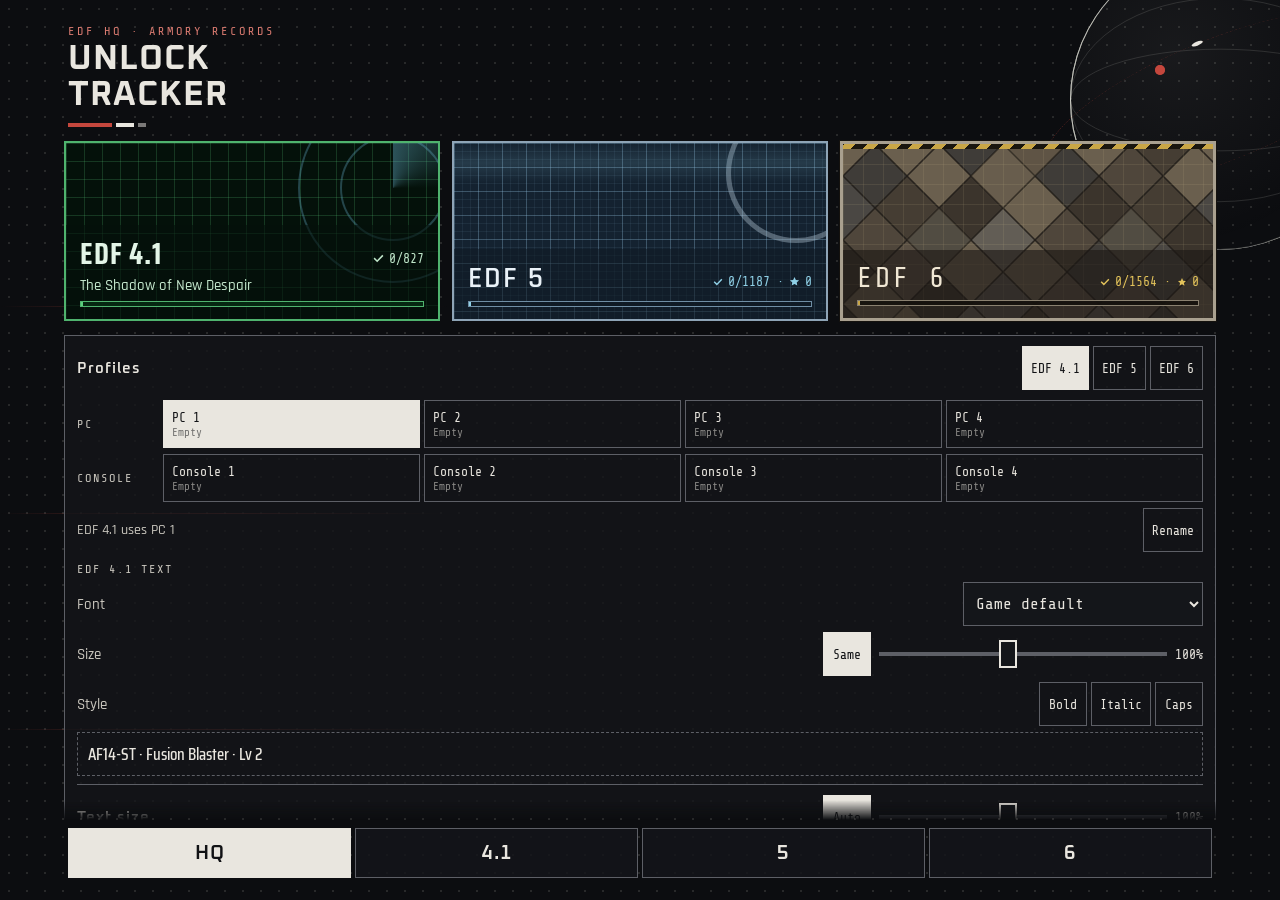
==== commit c328f03b: "v1.6.0: each game's own font, text size and style; six new fonts Added - HQ, under each game's profi" ====
--- a/index.html
+++ b/index.html
@@ -105,8 +105,32 @@
           <button type="button" id="renameProfile" title="Rename the profile in use">Rename</button>
         </div>
       </div>
+      <div class="gtext" id="gameText" role="group" aria-labelledby="lblGameText">
+        <span class="slots__label" id="lblGameText">Text</span>
+        <div class="setting">
+          <label class="setting__label setting__label--sub" for="typeFont">Font</label>
+          <select class="select" id="typeFont"><option value="default">Game default</option></select>
+        </div>
+        <div class="setting" role="group" aria-labelledby="lblTypeSize">
+          <span class="setting__label setting__label--sub" id="lblTypeSize">Size</span>
+          <div class="seg seg--text" id="segTypeSize">
+            <button type="button" id="typeSame" title="Use the Text size set below for every page">Same</button>
+            <input type="range" class="range" id="typeRange" min="60" max="150" step="5" value="100" aria-labelledby="lblTypeSize" aria-valuetext="100%">
+            <span class="seg__value" id="typeValue" aria-hidden="true">100%</span>
+          </div>
+        </div>
+        <div class="setting" role="group" aria-labelledby="lblTypeStyle">
+          <span class="setting__label setting__label--sub" id="lblTypeStyle">Style</span>
+          <div class="seg" id="segTypeStyle">
+            <button type="button" data-style="bold">Bold</button>
+            <button type="button" data-style="italic">Italic</button>
+            <button type="button" data-style="caps">Caps</button>
+          </div>
+        </div>
+        <p class="gtext__preview" id="typePreview" aria-hidden="true"></p>
+      </div>
       <div class="setting" role="group" aria-labelledby="lblText">
-        <span class="setting__label" id="lblText">Text size</span>
+        <span class="setting__label" id="lblText" title="For HQ and for every game set to Same">Text size</span>
         <div class="seg seg--text" id="segText">
           <button type="button" id="textAuto" data-text="auto" title="Follow this device's text size">Auto</button>
           <input type="range" class="range" id="textRange" min="60" max="150" step="5" value="100" aria-labelledby="lblText" aria-valuetext="100%">
--- a/css/base.css
+++ b/css/base.css
@@ -8,9 +8,26 @@
 @font-face { font-family: 'Saira Condensed'; font-style: normal; font-weight: 500; font-display: swap; src: url(../fonts/saira-condensed-latin-500-normal.woff2) format('woff2'); unicode-range: U+0000-00FF, U+0131, U+0152-0153, U+02BB-02BC, U+02C6, U+02DA, U+02DC, U+0304, U+0308, U+0329, U+2000-206F, U+20AC, U+2122, U+2191, U+2193, U+2212, U+2215, U+FEFF, U+FFFD; }
 @font-face { font-family: 'Saira Condensed'; font-style: normal; font-weight: 600; font-display: swap; src: url(../fonts/saira-condensed-latin-600-normal.woff2) format('woff2'); unicode-range: U+0000-00FF, U+0131, U+0152-0153, U+02BB-02BC, U+02C6, U+02DA, U+02DC, U+0304, U+0308, U+0329, U+2000-206F, U+20AC, U+2122, U+2191, U+2193, U+2212, U+2215, U+FEFF, U+FFFD; }
 @font-face { font-family: 'Saira Condensed'; font-style: normal; font-weight: 700; font-display: swap; src: url(../fonts/saira-condensed-latin-700-normal.woff2) format('woff2'); unicode-range: U+0000-00FF, U+0131, U+0152-0153, U+02BB-02BC, U+02C6, U+02DA, U+02DC, U+0304, U+0308, U+0329, U+2000-206F, U+20AC, U+2122, U+2191, U+2193, U+2212, U+2215, U+FEFF, U+FFFD; }
+@font-face { font-family: 'Oxanium'; font-style: normal; font-weight: 500; font-display: swap; src: url(../fonts/oxanium-latin-500-normal.woff2) format('woff2'); unicode-range: U+0000-00FF, U+0131, U+0152-0153, U+02BB-02BC, U+02C6, U+02DA, U+02DC, U+0304, U+0308, U+0329, U+2000-206F, U+20AC, U+2122, U+2191, U+2193, U+2212, U+2215, U+FEFF, U+FFFD; }
 @font-face { font-family: 'Oxanium'; font-style: normal; font-weight: 600; font-display: swap; src: url(../fonts/oxanium-latin-600-normal.woff2) format('woff2'); unicode-range: U+0000-00FF, U+0131, U+0152-0153, U+02BB-02BC, U+02C6, U+02DA, U+02DC, U+0304, U+0308, U+0329, U+2000-206F, U+20AC, U+2122, U+2191, U+2193, U+2212, U+2215, U+FEFF, U+FFFD; }
 @font-face { font-family: 'Oxanium'; font-style: normal; font-weight: 700; font-display: swap; src: url(../fonts/oxanium-latin-700-normal.woff2) format('woff2'); unicode-range: U+0000-00FF, U+0131, U+0152-0153, U+02BB-02BC, U+02C6, U+02DA, U+02DC, U+0304, U+0308, U+0329, U+2000-206F, U+20AC, U+2122, U+2191, U+2193, U+2212, U+2215, U+FEFF, U+FFFD; }
 @font-face { font-family: 'Share Tech Mono'; font-style: normal; font-weight: 400; font-display: swap; src: url(../fonts/share-tech-mono-latin-400-normal.woff2) format('woff2'); unicode-range: U+0000-00FF, U+0131, U+0152-0153, U+02BB-02BC, U+02C6, U+02DA, U+02DC, U+0304, U+0308, U+0329, U+2000-206F, U+20AC, U+2122, U+2191, U+2193, U+2212, U+2215, U+FEFF, U+FFFD; }
+
+/* Extra fonts a player can pick for a game page on HQ ("Text" under each game). Each has a lighter
+   and a heavier file that between them answer every weight the pages ask for. A browser only
+   downloads a font once a page actually uses it. */
+@font-face { font-family: 'Orbitron'; font-style: normal; font-weight: 100 500; font-display: swap; src: url(../fonts/orbitron-latin-500-normal.woff2) format('woff2'); unicode-range: U+0000-00FF, U+0131, U+0152-0153, U+02BB-02BC, U+02C6, U+02DA, U+02DC, U+0304, U+0308, U+0329, U+2000-206F, U+20AC, U+2122, U+2191, U+2193, U+2212, U+2215, U+FEFF, U+FFFD; }
+@font-face { font-family: 'Orbitron'; font-style: normal; font-weight: 600 900; font-display: swap; src: url(../fonts/orbitron-latin-700-normal.woff2) format('woff2'); unicode-range: U+0000-00FF, U+0131, U+0152-0153, U+02BB-02BC, U+02C6, U+02DA, U+02DC, U+0304, U+0308, U+0329, U+2000-206F, U+20AC, U+2122, U+2191, U+2193, U+2212, U+2215, U+FEFF, U+FFFD; }
+@font-face { font-family: 'Exo 2'; font-style: normal; font-weight: 100 500; font-display: swap; src: url(../fonts/exo-2-latin-500-normal.woff2) format('woff2'); unicode-range: U+0000-00FF, U+0131, U+0152-0153, U+02BB-02BC, U+02C6, U+02DA, U+02DC, U+0304, U+0308, U+0329, U+2000-206F, U+20AC, U+2122, U+2191, U+2193, U+2212, U+2215, U+FEFF, U+FFFD; }
+@font-face { font-family: 'Exo 2'; font-style: normal; font-weight: 600 900; font-display: swap; src: url(../fonts/exo-2-latin-700-normal.woff2) format('woff2'); unicode-range: U+0000-00FF, U+0131, U+0152-0153, U+02BB-02BC, U+02C6, U+02DA, U+02DC, U+0304, U+0308, U+0329, U+2000-206F, U+20AC, U+2122, U+2191, U+2193, U+2212, U+2215, U+FEFF, U+FFFD; }
+@font-face { font-family: 'Chakra Petch'; font-style: normal; font-weight: 100 500; font-display: swap; src: url(../fonts/chakra-petch-latin-500-normal.woff2) format('woff2'); unicode-range: U+0000-00FF, U+0131, U+0152-0153, U+02BB-02BC, U+02C6, U+02DA, U+02DC, U+0304, U+0308, U+0329, U+2000-206F, U+20AC, U+2122, U+2191, U+2193, U+2212, U+2215, U+FEFF, U+FFFD; }
+@font-face { font-family: 'Chakra Petch'; font-style: normal; font-weight: 600 900; font-display: swap; src: url(../fonts/chakra-petch-latin-700-normal.woff2) format('woff2'); unicode-range: U+0000-00FF, U+0131, U+0152-0153, U+02BB-02BC, U+02C6, U+02DA, U+02DC, U+0304, U+0308, U+0329, U+2000-206F, U+20AC, U+2122, U+2191, U+2193, U+2212, U+2215, U+FEFF, U+FFFD; }
+@font-face { font-family: 'Tektur'; font-style: normal; font-weight: 100 500; font-display: swap; src: url(../fonts/tektur-latin-500-normal.woff2) format('woff2'); unicode-range: U+0000-00FF, U+0131, U+0152-0153, U+02BB-02BC, U+02C6, U+02DA, U+02DC, U+0304, U+0308, U+0329, U+2000-206F, U+20AC, U+2122, U+2191, U+2193, U+2212, U+2215, U+FEFF, U+FFFD; }
+@font-face { font-family: 'Tektur'; font-style: normal; font-weight: 600 900; font-display: swap; src: url(../fonts/tektur-latin-700-normal.woff2) format('woff2'); unicode-range: U+0000-00FF, U+0131, U+0152-0153, U+02BB-02BC, U+02C6, U+02DA, U+02DC, U+0304, U+0308, U+0329, U+2000-206F, U+20AC, U+2122, U+2191, U+2193, U+2212, U+2215, U+FEFF, U+FFFD; }
+@font-face { font-family: 'Quantico'; font-style: normal; font-weight: 100 500; font-display: swap; src: url(../fonts/quantico-latin-400-normal.woff2) format('woff2'); unicode-range: U+0000-00FF, U+0131, U+0152-0153, U+02BB-02BC, U+02C6, U+02DA, U+02DC, U+0304, U+0308, U+0329, U+2000-206F, U+20AC, U+2122, U+2191, U+2193, U+2212, U+2215, U+FEFF, U+FFFD; }
+@font-face { font-family: 'Quantico'; font-style: normal; font-weight: 600 900; font-display: swap; src: url(../fonts/quantico-latin-700-normal.woff2) format('woff2'); unicode-range: U+0000-00FF, U+0131, U+0152-0153, U+02BB-02BC, U+02C6, U+02DA, U+02DC, U+0304, U+0308, U+0329, U+2000-206F, U+20AC, U+2122, U+2191, U+2193, U+2212, U+2215, U+FEFF, U+FFFD; }
+@font-face { font-family: 'Jura'; font-style: normal; font-weight: 100 500; font-display: swap; src: url(../fonts/jura-latin-500-normal.woff2) format('woff2'); unicode-range: U+0000-00FF, U+0131, U+0152-0153, U+02BB-02BC, U+02C6, U+02DA, U+02DC, U+0304, U+0308, U+0329, U+2000-206F, U+20AC, U+2122, U+2191, U+2193, U+2212, U+2215, U+FEFF, U+FFFD; }
+@font-face { font-family: 'Jura'; font-style: normal; font-weight: 600 900; font-display: swap; src: url(../fonts/jura-latin-700-normal.woff2) format('woff2'); unicode-range: U+0000-00FF, U+0131, U+0152-0153, U+02BB-02BC, U+02C6, U+02DA, U+02DC, U+0304, U+0308, U+0329, U+2000-206F, U+20AC, U+2122, U+2191, U+2193, U+2212, U+2215, U+FEFF, U+FFFD; }
 
 /* The app is already dark. Saying so stops browsers' "force dark pages" features
    (Opera GX, Chrome on Android, Samsung Internet) from recoloring it. */
--- a/css/hq.css
+++ b/css/hq.css
@@ -109,6 +109,13 @@
 .slots__foot { display: flex; flex-wrap: wrap; align-items: center; justify-content: space-between; gap: 6px 10px; }
 .slots__now { flex: 1 1 auto; min-width: 0; font-size: calc(14px * var(--ts, 1)); color: #c9c6be; overflow-wrap: anywhere; }
 
+/* A game's own text: font, size and style, with a line of sample text. Follows the game chosen under Profiles. */
+.gtext { display: flex; flex-direction: column; gap: 6px; padding-bottom: 8px; border-bottom: 1px solid #5d5f66; }
+.gtext > .slots__label { width: auto; }
+.setting__label--sub { font-family: 'Rajdhani', system-ui, sans-serif; font-weight: 500; letter-spacing: 0; color: #c9c6be; }
+.select { flex: 0 1 240px; min-width: 0; max-width: 100%; min-height: 44px; padding: 0 8px; background-color: #14161a; color: #e9e6df; border: 1px solid #5d5f66; font-family: 'Share Tech Mono', ui-monospace, monospace; font-size: 16px; font-size: max(16px, calc(13px * var(--ts, 1))); cursor: pointer; } /* 16px or more, or iPhones zoom in when it is tapped */
+.gtext__preview { margin: 0; min-height: 44px; padding: 8px 10px; display: flex; align-items: center; overflow: hidden; border: 1px dashed #5d5f66; line-height: 1.2; overflow-wrap: anywhere; }
+
 /* Text size: Auto button, slider (60% to 150%) and the current value. */
 .seg--text { flex: 100 1 210px; flex-wrap: nowrap; align-items: center; min-width: 0; max-width: 380px; }
 .seg__value { flex: none; min-width: 4ch; text-align: right; font-family: 'Share Tech Mono', ui-monospace, monospace; font-size: calc(13px * var(--ts, 1)); }
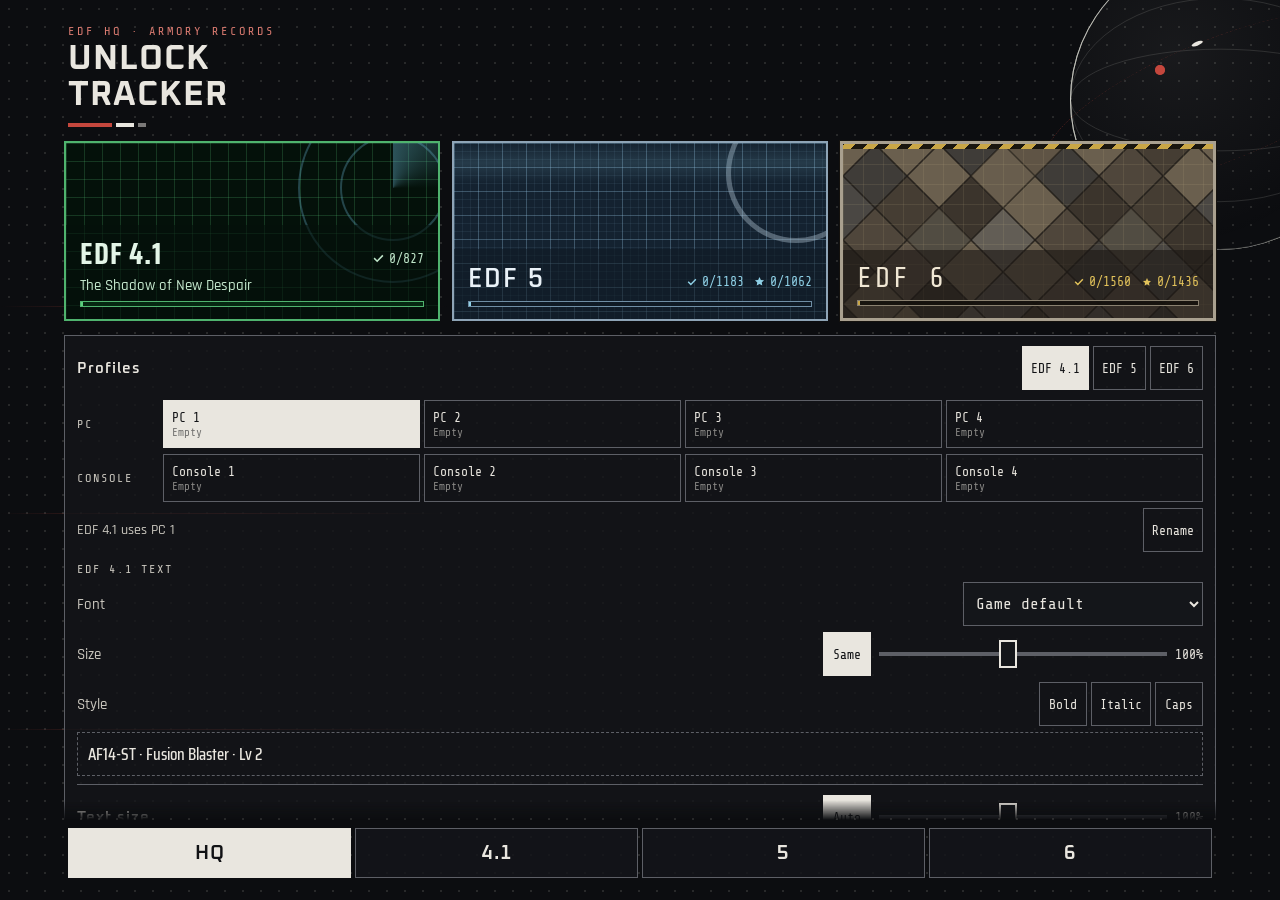
==== commit 7c9ba51d: "v1.10.0: stars follow the game's steps, placeholders removed, fully upgraded out of N - Upgrades wit" ====
--- a/index.html
+++ b/index.html
@@ -59,14 +59,14 @@
       <a class="card card--5" href="edf5.html">
         <div class="card__fx" aria-hidden="true"><div class="fx5-grid"></div><div class="fx5-ring"></div><div class="fx5-scan"></div></div>
         <div class="card__body">
-          <div class="card__top"><span class="card__name">EDF 5</span><span class="card__meta"><span class="card__slot" data-slotname="edf5" hidden></span><span class="card__count" data-count="edf5">0/1187</span></span></div>
+          <div class="card__top"><span class="card__name">EDF 5</span><span class="card__meta"><span class="card__slot" data-slotname="edf5" hidden></span><span class="card__count" data-count="edf5">0/1183</span></span></div>
           <div class="card__bar"><span data-bar="edf5" style="width:0%"></span></div>
         </div>
       </a>
       <a class="card card--6" href="edf6.html">
         <div class="card__fx" aria-hidden="true"><div class="fx6-move"><div class="fx6-rh"></div><div class="fx6-rhl"></div></div><div class="fx6-grid"></div><div class="fx6-hazard"></div></div>
         <div class="card__body">
-          <div class="card__top"><span class="card__name">EDF 6</span><span class="card__meta"><span class="card__slot" data-slotname="edf6" hidden></span><span class="card__count" data-count="edf6">0/1564</span></span></div>
+          <div class="card__top"><span class="card__name">EDF 6</span><span class="card__meta"><span class="card__slot" data-slotname="edf6" hidden></span><span class="card__count" data-count="edf6">0/1560</span></span></div>
           <div class="card__bar"><span data-bar="edf6" style="width:0%"></span></div>
         </div>
       </a>
@@ -75,7 +75,7 @@
     <section class="settings" aria-label="Settings">
       <div class="setting" role="group" aria-labelledby="lblProfile">
         <span class="setting__label" id="lblProfile">Profiles</span>
-        <div class="seg" id="segGame" title="Choose whose profiles to show">
+        <div class="seg" id="segGame" title="Choose which game's profiles to show">
           <button type="button" data-game="edf41">EDF 4.1</button>
           <button type="button" data-game="edf5">EDF 5</button>
           <button type="button" data-game="edf6">EDF 6</button>
@@ -114,7 +114,7 @@
         <div class="setting" role="group" aria-labelledby="lblTypeSize">
           <span class="setting__label setting__label--sub" id="lblTypeSize">Size</span>
           <div class="seg seg--text" id="segTypeSize">
-            <button type="button" id="typeSame" title="Use the Text size set below for every page">Same</button>
+            <button type="button" id="typeSame" title="Use the general Text size setting (below) for this game">Same</button>
             <input type="range" class="range" id="typeRange" min="60" max="150" step="5" value="100" aria-labelledby="lblTypeSize" aria-valuetext="100%">
             <span class="seg__value" id="typeValue" aria-hidden="true">100%</span>
           </div>
@@ -140,7 +140,7 @@
       <div class="setting" role="group" aria-labelledby="lblLayout">
         <span class="setting__label" id="lblLayout">Game pages</span>
         <div class="seg" id="segLayout">
-          <button type="button" data-layout="fit" title="Everything fits on one screen; the weapon list scrolls inside it">Fit screen</button>
+          <button type="button" data-layout="fit" title="Everything fits on one screen; the weapon list and the upgrades scroll inside it">Fit screen</button>
           <button type="button" data-layout="scroll" title="On phones and tablets: a taller weapon list and the full details, on a page that scrolls">Taller lists</button>
         </div>
       </div>
@@ -153,10 +153,35 @@
       </div>
     </section>
 
+    <section class="savein" id="saveIn" aria-labelledby="saveTitle" hidden>
+      <h2 class="savein__title" id="saveTitle" tabindex="-1">Import from game save</h2>
+      <p class="savein__text">Marks the weapons you own, and in EDF 5 and 6 their star levels, by reading your own save file from the PC (Steam) version. The file is read on this device only; nothing is uploaded.</p>
+      <div class="setting">
+        <label class="setting__label setting__label--sub" for="saveGame">Game</label>
+        <select class="select" id="saveGame"></select>
+      </div>
+      <div class="setting">
+        <label class="setting__label setting__label--sub" for="saveSlot">Into profile</label>
+        <select class="select" id="saveSlot"></select>
+      </div>
+      <label class="savein__check" id="saveStarsRow"><input type="checkbox" id="saveStars" checked> <span>Also read star levels</span></label>
+      <p class="savein__text">Choose <b id="saveName">MAIN.GST</b> from a save slot's folder (<b>saveslot00</b> is the first slot). The saves are in this folder, inside a folder named with your Steam ID number:</p>
+      <div class="savein__path">
+        <code id="savePath"></code>
+        <button type="button" id="saveCopy" title="Copy this folder path, then paste it into the file window's address bar">Copy</button>
+      </div>
+      <div class="savein__row">
+        <button type="button" class="hq-btn hq-btn--red" id="savePick">Choose the save file</button>
+        <button type="button" class="hq-btn" id="saveClose">Close</button>
+      </div>
+      <input type="file" id="saveFile" hidden>
+      <div class="savein__result" id="saveResult" role="status" aria-live="polite" hidden></div>
+    </section>
     <div class="actions">
       <button type="button" class="hq-btn" id="export">Export progress</button>
       <button type="button" class="hq-btn" id="import">Import progress</button>
       <input type="file" id="importfile" accept="application/json,.json" hidden>
+      <button type="button" class="hq-btn hq-btn--wide" id="saveOpen" aria-expanded="false" aria-controls="saveIn" hidden>Import from game save</button>
     </div>
     <p class="backup" id="backup" hidden></p>
     <p class="credit"><span id="version"></span> · Weapon data and drop tables from <a href="https://github.com/zeddidragon/edf-calc" rel="noopener">edf-calc</a> by Tony Sæle (zeddidragon)</p>
--- a/css/hq.css
+++ b/css/hq.css
@@ -48,10 +48,16 @@
 .card__body { position: relative; display: flex; flex-direction: column; gap: 6px; padding: 12px 14px; }
 .card__top { display: flex; justify-content: space-between; align-items: baseline; gap: 8px; }
 .card__name { font-size: calc(30px * var(--ts, 1)); line-height: 1.15; }
-.card__meta { position: relative; flex: none; }
-/* The profile in use, shown above the count once a game uses more than one profile. */
-.card__slot { position: absolute; right: 0; bottom: 100%; margin-bottom: 1px; max-width: 60vw; overflow: hidden; text-overflow: ellipsis; white-space: nowrap; font-family: 'Share Tech Mono', ui-monospace, monospace; font-size: calc(11px * var(--ts, 1)); letter-spacing: 1px; opacity: .85; }
-.card__count { display: inline-flex; align-items: center; gap: 5px; font-family: 'Share Tech Mono', ui-monospace, monospace; font-size: calc(13px * var(--ts, 1)); }
+/* The count takes the room the name leaves (its two parts go on two lines when that is too little); the name wraps only when even that does not fit. */
+.card__meta { position: relative; flex: 1 1 0; min-width: min-content; }
+/* The profile in use, shown above the count once a game uses more than one profile. It is drawn above the count
+   and takes no height, but it does take width, so a long profile name makes the game's name wrap instead of running into it. */
+.card__slot {
+  display: block; position: relative; top: calc(-1.2em - 1px); height: 1.2em; margin: 0 0 -1.2em auto; line-height: 1.2; max-width: 45vw; text-align: right;
+  overflow: hidden; text-overflow: ellipsis; white-space: nowrap; font-family: 'Share Tech Mono', ui-monospace, monospace; font-size: calc(11px * var(--ts, 1)); letter-spacing: 1px; opacity: .85;
+}
+.card__count { display: flex; flex-wrap: wrap; justify-content: flex-end; align-items: center; gap: 2px 10px; font-family: 'Share Tech Mono', ui-monospace, monospace; font-size: calc(13px * var(--ts, 1)); }
+.card__part { display: inline-flex; align-items: center; gap: 5px; white-space: nowrap; }
 .card__sub { font-size: calc(15px * var(--ts, 1)); line-height: 1.2; }
 .card__bar { height: 6px; }
 .card__bar span { display: block; height: 100%; min-width: 2px; }
@@ -137,6 +143,23 @@
 .actions { margin-top: auto; display: grid; grid-template-columns: repeat(2, minmax(0, 1fr)); gap: 8px; }
 .hq-btn { min-height: 48px; background-color: rgba(20,22,26,.85); color: #e9e6df; border: 1px solid #5d5f66; font-family: 'Oxanium', sans-serif; font-size: calc(16px * var(--ts, 1)); font-weight: 600; letter-spacing: 1px; }
 .hq-btn--red { background-color: #8f2f28; border-color: #c4473d; color: #ffffff; }
+.hq-btn--wide { grid-column: 1 / -1; }
+
+/* Import from game save: opened by its button below, closed again when done. */
+.savein { display: flex; flex-direction: column; gap: 8px; padding: 10px 12px; background-color: rgba(20,22,26,.92); border: 1px solid #c4473d; }
+.savein.is-drop { border-style: dashed; background-color: rgba(60,26,24,.92); }
+.savein__title:focus { outline: none; }
+.savein__title { margin: 0; font-family: 'Oxanium', sans-serif; font-size: calc(17px * var(--ts, 1)); font-weight: 600; letter-spacing: 1px; }
+.savein__text { margin: 0; font-size: calc(15px * var(--ts, 1)); line-height: 1.3; color: #d6d3cb; }
+.savein__check { display: flex; align-items: center; gap: 10px; min-height: 44px; font-size: calc(15px * var(--ts, 1)); cursor: pointer; }
+.savein__check input { flex: none; width: 24px; height: 24px; margin: 0; accent-color: #e9e6df; cursor: pointer; }
+.savein__path { display: flex; align-items: stretch; gap: 4px; }
+.savein__path code { flex: 1 1 auto; min-width: 0; padding: 8px; display: flex; align-items: center; overflow-wrap: anywhere; background-color: #0c0d10; border: 1px solid #5d5f66; font-family: 'Share Tech Mono', ui-monospace, monospace; font-size: calc(12px * var(--ts, 1)); -webkit-user-select: all; user-select: all; }
+.savein__path button { flex: none; min-width: 64px; min-height: 44px; padding: 0 8px; background-color: transparent; color: #e9e6df; border: 1px solid #5d5f66; font-family: 'Share Tech Mono', ui-monospace, monospace; font-size: calc(13px * var(--ts, 1)); }
+.savein__row { display: grid; grid-template-columns: minmax(0, 2fr) minmax(0, 1fr); gap: 8px; }
+.savein__result { display: flex; flex-direction: column; gap: 8px; padding-top: 8px; border-top: 1px solid #5d5f66; font-size: calc(15px * var(--ts, 1)); line-height: 1.3; }
+.savein__result p { margin: 0; }
+.savein__result .savein__row { grid-template-columns: repeat(auto-fit, minmax(130px, 1fr)); }
 .backup { margin: 0; text-align: center; font-size: calc(14px * var(--ts, 1)); color: #c9c6be; }
 .credit { margin: 0; padding-bottom: 20px; font-family: 'Share Tech Mono', ui-monospace, monospace; font-size: calc(11px * var(--ts, 1)); color: #9a9890; text-align: center; }
 .credit a { color: inherit; }
